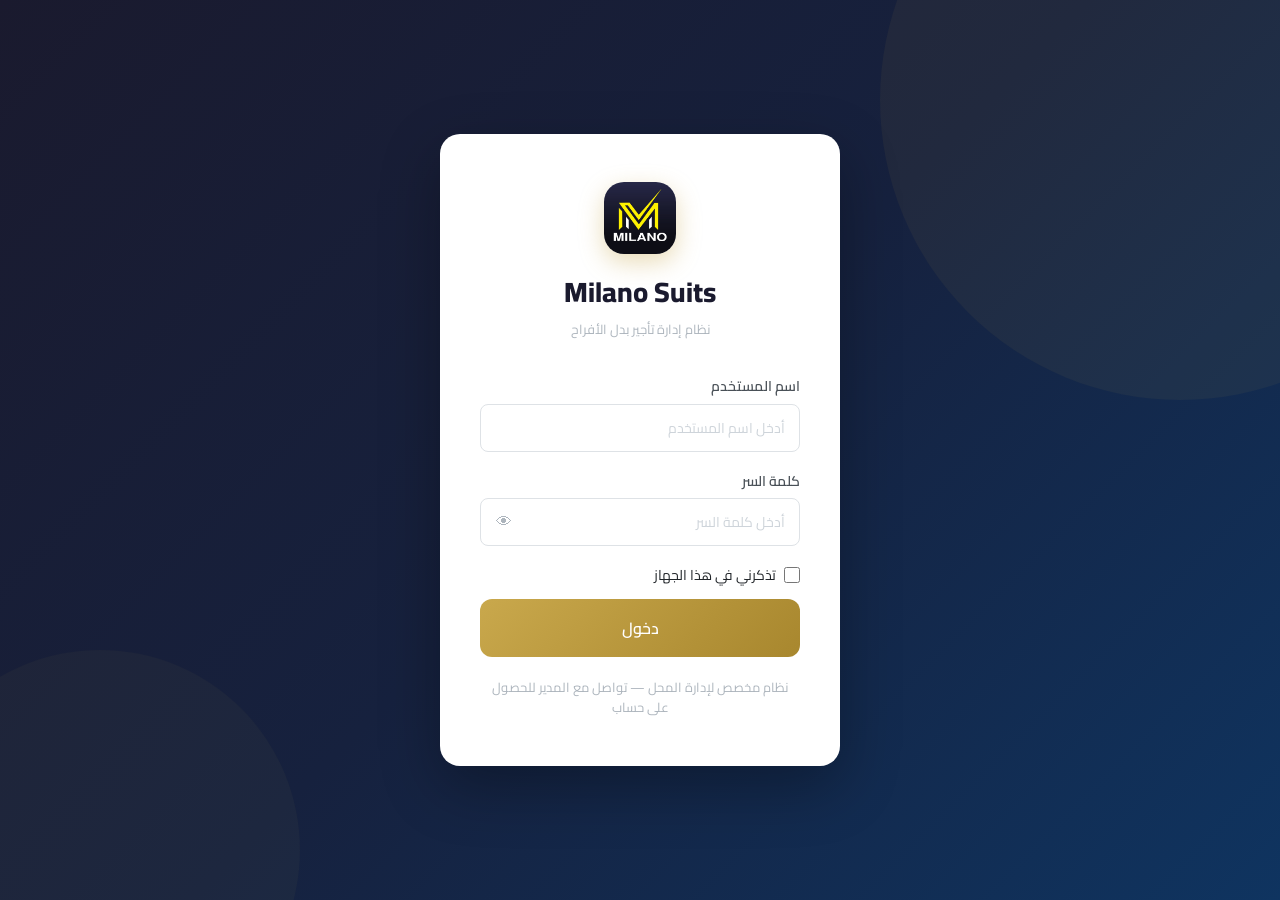
==== admin/dashboard.html @ b3f7a47a "Add files via upload" ====
<!DOCTYPE html>
<html lang="ar" dir="rtl">
<head>
  <meta charset="UTF-8">
  <meta name="viewport" content="width=device-width, initial-scale=1.0, viewport-fit=cover">
  <title>Milano Suits — لوحة التحكم</title>
  <link href="https://fonts.googleapis.com/css2?family=Cairo:wght@300;400;500;600;700;800;900&display=swap" rel="stylesheet">
  <link rel="stylesheet" href="../assets/css/style.css">
</head>
<body>
<div class="sidebar-overlay" id="sidebarOverlay"></div>


<div class="app-layout">

  <!-- Sidebar -->
  <aside class="sidebar">
    <div class="sidebar-logo">
      <img src="../drawable/logo.jpg" alt="Milano Suits" class="logo-icon" style="width:44px;height:44px;border-radius:10px;object-fit:cover;">
      <div>
        <div class="logo-text">Milano Suits</div>
        <div class="logo-sub">لوحة الإدارة</div>
      </div>
    </div>

    <nav class="sidebar-nav">
      <div class="nav-section-title">القائمة الرئيسية</div>
      <a href="dashboard.html" class="nav-link active">
        <span class="nav-icon">📊</span> لوحة التحكم
      </a>
      <a href="suits.html" class="nav-link">
        <span class="nav-icon">👔</span> إدارة البدل
      </a>
      <a href="rentals.html" class="nav-link">
        <span class="nav-icon">📋</span> سجل التأجيرات
      </a>
      <a href="late.html" class="nav-link">
        <span class="nav-icon">⏰</span> المتأخرون
      </a>
      <a href="rent.html" class="nav-link">
        <span class="nav-icon">🤵</span> تأجير جديد
      </a>
      <a href="employees.html" class="nav-link">
        <span class="nav-icon">👥</span> الموظفون
      </a>
    </nav>

    <div class="sidebar-footer">
      <div class="user-info">
        <div class="user-avatar" data-user-avatar>م</div>
        <div>
          <div class="user-name" data-user-name>صاحب المحل</div>
          <div class="user-role">مدير النظام</div>
        </div>
      </div>
      <button class="btn btn-outline" style="width:100%" data-logout>
        🚪 تسجيل الخروج
      </button>
    </div>
  </aside>

  <!-- Main Content -->
  <main class="main-content">
    <div class="topbar">
      <button class="sidebar-toggle-btn" id="sidebarToggleBtn" title="القائمة" aria-label="إظهار/إخفاء القائمة">
        ☰
      </button>
      <div class="topbar-title">📊 لوحة التحكم</div>
      <div class="topbar-actions">
        <span id="currentDate" style="font-size:13px;color:var(--gray-500);font-weight:500"></span>
      </div>
    </div>

    <div class="page-content">

      <!-- Alerts -->
      <div id="alertsContainer"></div>

      <!-- Stats -->
      <div class="stats-grid" id="statsGrid">
        <div class="stat-card">
          <div class="stat-icon gold">👔</div>
          <div>
            <div class="stat-value" id="statAvailable">—</div>
            <div class="stat-label">بدل متاحة</div>
          </div>
        </div>
        <div class="stat-card">
          <div class="stat-icon blue">🔒</div>
          <div>
            <div class="stat-value" id="statRented">—</div>
            <div class="stat-label">بدل مؤجَّرة</div>
          </div>
        </div>
        <div class="stat-card">
          <div class="stat-icon red">⏰</div>
          <div>
            <div class="stat-value" id="statLate">—</div>
            <div class="stat-label">بدل متأخرة</div>
          </div>
        </div>
        <div class="stat-card">
          <div class="stat-icon green">📅</div>
          <div>
            <div class="stat-value" id="statMonth">—</div>
            <div class="stat-label">عمليات هذا الشهر</div>
          </div>
        </div>
      </div>

      <!-- Today's Returns -->
      <div class="card" style="margin-bottom:24px">
        <div class="card-header">
          <div class="card-title">📦 استلامات اليوم</div>
          <span style="font-size:13px;color:var(--gray-500)">البدل المقرر استلامها اليوم أو المتأخرة</span>
        </div>
        <div class="table-wrapper">
          <table>
            <thead>
              <tr>
                <th>كود البدلة</th>
                <th>المستأجر</th>
                <th>الموبايل</th>
                <th>تاريخ العودة المتوقع</th>
                <th>الموظف المؤجِّر</th>
                <th>التنبيه</th>
              </tr>
            </thead>
            <tbody id="todayReturnsBody">
              <tr><td colspan="6" class="text-center text-muted" style="padding:24px">جاري التحميل...</td></tr>
            </tbody>
          </table>
        </div>
      </div>

      <!-- Recent Rentals -->
      <div class="card">
        <div class="card-header">
          <div class="card-title">📋 آخر 5 عمليات تأجير</div>
          <a href="rentals.html" class="btn btn-outline btn-sm">عرض الكل</a>
        </div>
        <div class="table-wrapper">
          <table id="recentTable">
            <thead>
              <tr>
                <th>كود البدلة</th>
                <th>المستأجر</th>
                <th>تاريخ الخروج</th>
                <th>تاريخ العودة</th>
                <th>الموظف</th>
                <th>الحالة</th>
              </tr>
            </thead>
            <tbody id="recentBody">
              <tr><td colspan="6" class="text-center text-muted" style="padding:32px">جاري التحميل...</td></tr>
            </tbody>
          </table>
        </div>
      </div>

    </div><!-- /page-content -->
  </main>
</div>

<script src="../assets/js/auth.js">
async function loadTodayReturns() {
  try {
    const rentals = await getAllRentals();
    const todayStr = today();

    const todayReturns = rentals.filter(r => {
      if (r.status !== 'مؤجَّرة') return false;
      return r.expected_return <= todayStr;
    }).sort((a, b) => a.expected_return.localeCompare(b.expected_return));

    const tbody = document.getElementById('todayReturnsBody');
    if (!todayReturns.length) {
      tbody.innerHTML = '<tr><td colspan="6" class="text-center text-muted" style="padding:32px"><div class="empty-state-icon">✅</div><div class="empty-state-text" style="color:var(--success)">لا توجد استلامات متوقعة اليوم</div></td></tr>';
      return;
    }

    tbody.innerHTML = todayReturns.map(r => {
      const isLate = r.expected_return < todayStr;
      const rowClass = isLate ? 'row-late-3' : 'row-late-2';
      const statusText = isLate
        ? `🔴 متأخرة — ${daysLate(r.expected_return)} يوم`
        : '🟠 موعد استلامها اليوم';
      return `
        <tr class="${rowClass}">
          <td data-label="كود البدلة"><strong>${r.suit_id}</strong></td>
          <td data-label="المستأجر">${r.tenant_name}</td>
          <td data-label="الموبايل" style="direction:ltr;text-align:right">${r.tenant_phone}</td>
          <td data-label="تاريخ العودة">${r.expected_return}</td>
          <td data-label="الموظف">${r.rented_by}</td>
          <td data-label="التنبيه"><strong>${statusText}</strong></td>
        </tr>
      `;
    }).join('');

  } catch (err) {
    document.getElementById('todayReturnsBody').innerHTML =
      '<tr><td colspan="6" class="text-center" style="color:var(--danger);padding:24px">⚠️ فشل تحميل بيانات الاستلامات</td></tr>';
  }
}
</script>
<script src="../assets/js/sheets.js">
async function loadTodayReturns() {
  try {
    const rentals = await getAllRentals();
    const todayStr = today();

    const todayReturns = rentals.filter(r => {
      if (r.status !== 'مؤجَّرة') return false;
      return r.expected_return <= todayStr;
    }).sort((a, b) => a.expected_return.localeCompare(b.expected_return));

    const tbody = document.getElementById('todayReturnsBody');
    if (!todayReturns.length) {
      tbody.innerHTML = '<tr><td colspan="6" class="text-center text-muted" style="padding:32px"><div class="empty-state-icon">✅</div><div class="empty-state-text" style="color:var(--success)">لا توجد استلامات متوقعة اليوم</div></td></tr>';
      return;
    }

    tbody.innerHTML = todayReturns.map(r => {
      const isLate = r.expected_return < todayStr;
      const rowClass = isLate ? 'row-late-3' : 'row-late-2';
      const statusText = isLate
        ? `🔴 متأخرة — ${daysLate(r.expected_return)} يوم`
        : '🟠 موعد استلامها اليوم';
      return `
        <tr class="${rowClass}">
          <td data-label="كود البدلة"><strong>${r.suit_id}</strong></td>
          <td data-label="المستأجر">${r.tenant_name}</td>
          <td data-label="الموبايل" style="direction:ltr;text-align:right">${r.tenant_phone}</td>
          <td data-label="تاريخ العودة">${r.expected_return}</td>
          <td data-label="الموظف">${r.rented_by}</td>
          <td data-label="التنبيه"><strong>${statusText}</strong></td>
        </tr>
      `;
    }).join('');

  } catch (err) {
    document.getElementById('todayReturnsBody').innerHTML =
      '<tr><td colspan="6" class="text-center" style="color:var(--danger);padding:24px">⚠️ فشل تحميل بيانات الاستلامات</td></tr>';
  }
}
</script>
<script src="../assets/js/alerts.js">
async function loadTodayReturns() {
  try {
    const rentals = await getAllRentals();
    const todayStr = today();

    const todayReturns = rentals.filter(r => {
      if (r.status !== 'مؤجَّرة') return false;
      return r.expected_return <= todayStr;
    }).sort((a, b) => a.expected_return.localeCompare(b.expected_return));

    const tbody = document.getElementById('todayReturnsBody');
    if (!todayReturns.length) {
      tbody.innerHTML = '<tr><td colspan="6" class="text-center text-muted" style="padding:32px"><div class="empty-state-icon">✅</div><div class="empty-state-text" style="color:var(--success)">لا توجد استلامات متوقعة اليوم</div></td></tr>';
      return;
    }

    tbody.innerHTML = todayReturns.map(r => {
      const isLate = r.expected_return < todayStr;
      const rowClass = isLate ? 'row-late-3' : 'row-late-2';
      const statusText = isLate
        ? `🔴 متأخرة — ${daysLate(r.expected_return)} يوم`
        : '🟠 موعد استلامها اليوم';
      return `
        <tr class="${rowClass}">
          <td data-label="كود البدلة"><strong>${r.suit_id}</strong></td>
          <td data-label="المستأجر">${r.tenant_name}</td>
          <td data-label="الموبايل" style="direction:ltr;text-align:right">${r.tenant_phone}</td>
          <td data-label="تاريخ العودة">${r.expected_return}</td>
          <td data-label="الموظف">${r.rented_by}</td>
          <td data-label="التنبيه"><strong>${statusText}</strong></td>
        </tr>
      `;
    }).join('');

  } catch (err) {
    document.getElementById('todayReturnsBody').innerHTML =
      '<tr><td colspan="6" class="text-center" style="color:var(--danger);padding:24px">⚠️ فشل تحميل بيانات الاستلامات</td></tr>';
  }
}
</script>
<script>
document.addEventListener('DOMContentLoaded', async () => {
  if (!Auth.requireAdmin()) return;
  Auth.fillUserInfo();

  // تاريخ اليوم
  document.getElementById('currentDate').textContent =
    new Date().toLocaleDateString('ar-EG', { weekday: 'long', year: 'numeric', month: 'long', day: 'numeric' });

  await loadDashboard();
  await loadTodayReturns();
});

async function loadDashboard() {
  try {
    const [suits, rentals] = await Promise.all([getAllSuits(), getAllRentals()]);
    const todayStr = today();
    const thisMonth = todayStr.substring(0, 7);

    document.getElementById('statAvailable').textContent =
      suits.filter(s => s.status === 'متاحة').length;
    document.getElementById('statRented').textContent =
      suits.filter(s => s.status === 'مؤجَّرة').length;
    document.getElementById('statLate').textContent =
      rentals.filter(r => r.status === 'مؤجَّرة' && r.expected_return < todayStr).length;
    document.getElementById('statMonth').textContent =
      rentals.filter(r => r.checkout_date && r.checkout_date.startsWith(thisMonth)).length;

    // آخر 5 تأجيرات
    const recent = [...rentals]
      .sort((a, b) => b.checkout_date.localeCompare(a.checkout_date))
      .slice(0, 5);

    const tbody = document.getElementById('recentBody');
    if (!recent.length) {
      tbody.innerHTML = '<tr><td colspan="6" class="text-center text-muted" style="padding:32px"><div class="empty-state-icon">📋</div><div class="empty-state-text">لا توجد عمليات بعد</div></td></tr>';
      return;
    }

    tbody.innerHTML = recent.map(r => `
      <tr>
        <td data-label="كود البدلة"><strong>${r.suit_id}</strong></td>
        <td data-label="المستأجر">${r.tenant_name}</td>
        <td data-label="تاريخ الخروج">${r.checkout_date}</td>
        <td data-label="تاريخ العودة">${r.expected_return}</td>
        <td data-label="الموظف">${r.rented_by}</td>
        <td data-label="الحالة">${statusBadge(r.status)}</td>
      </tr>
    `).join('');

  } catch (err) {
    console.error(err);
    document.getElementById('recentBody').innerHTML =
      '<tr><td colspan="6" class="text-center" style="color:var(--danger);padding:24px">⚠️ فشل تحميل البيانات — تحقق من إعدادات Google Sheets</td></tr>';
  }
}

function statusBadge(status) {
  if (status === 'مؤجَّرة') return '<span class="badge badge-warning">مؤجَّرة</span>';
  if (status === 'مُعادة') return '<span class="badge badge-success">مُعادة</span>';
  return `<span class="badge badge-secondary">${status}</span>`;
}

async function loadTodayReturns() {
  try {
    const rentals = await getAllRentals();
    const todayStr = today();

    const todayReturns = rentals.filter(r => {
      if (r.status !== 'مؤجَّرة') return false;
      return r.expected_return <= todayStr;
    }).sort((a, b) => a.expected_return.localeCompare(b.expected_return));

    const tbody = document.getElementById('todayReturnsBody');
    if (!todayReturns.length) {
      tbody.innerHTML = '<tr><td colspan="6" class="text-center text-muted" style="padding:32px"><div class="empty-state-icon">✅</div><div class="empty-state-text" style="color:var(--success)">لا توجد استلامات متوقعة اليوم</div></td></tr>';
      return;
    }

    tbody.innerHTML = todayReturns.map(r => {
      const isLate = r.expected_return < todayStr;
      const rowClass = isLate ? 'row-late-3' : 'row-late-2';
      const statusText = isLate
        ? `🔴 متأخرة — ${daysLate(r.expected_return)} يوم`
        : '🟠 موعد استلامها اليوم';
      return `
        <tr class="${rowClass}">
          <td data-label="كود البدلة"><strong>${r.suit_id}</strong></td>
          <td data-label="المستأجر">${r.tenant_name}</td>
          <td data-label="الموبايل" style="direction:ltr;text-align:right">${r.tenant_phone}</td>
          <td data-label="تاريخ العودة">${r.expected_return}</td>
          <td data-label="الموظف">${r.rented_by}</td>
          <td data-label="التنبيه"><strong>${statusText}</strong></td>
        </tr>
      `;
    }).join('');

  } catch (err) {
    document.getElementById('todayReturnsBody').innerHTML =
      '<tr><td colspan="6" class="text-center" style="color:var(--danger);padding:24px">⚠️ فشل تحميل بيانات الاستلامات</td></tr>';
  }
}
</script>


<script>
// Sidebar toggle for mobile
(function() {
  var btn = document.getElementById('sidebarToggleBtn');
  var sidebar = document.querySelector('.sidebar');
  var overlay = document.getElementById('sidebarOverlay');
  
  function openSidebar() {
    sidebar.classList.add('open');
    overlay.classList.add('active');
    document.body.style.overflow = 'hidden';
  }
  
  function closeSidebar() {
    sidebar.classList.remove('open');
    overlay.classList.remove('active');
    document.body.style.overflow = '';
  }
  
  if (btn) btn.addEventListener('click', openSidebar);
  if (overlay) overlay.addEventListener('click', closeSidebar);
  
  // Close on nav link click (mobile)
  document.querySelectorAll('.nav-link').forEach(function(link) {
    link.addEventListener('click', function() {
      if (window.innerWidth <= 768) closeSidebar();
    });
  });
})();
</script>

</body>
</html>
---- assets/css/style.css ----
@import url('https://fonts.googleapis.com/css2?family=Cairo:wght@300;400;500;600;700;800;900&display=swap');

:root {
  --primary: #1a1a2e;
  --secondary: #16213e;
  --accent: #c9a84c;
  --accent-light: #e8c97a;
  --accent-dark: #a8872e;
  --success: #28a745;
  --warning: #ffc107;
  --danger: #dc3545;
  --orange: #fd7e14;
  --light: #f8f9fa;
  --white: #ffffff;
  --gray-100: #f8f9fa;
  --gray-200: #e9ecef;
  --gray-300: #dee2e6;
  --gray-400: #ced4da;
  --gray-500: #adb5bd;
  --gray-600: #6c757d;
  --gray-700: #495057;
  --gray-800: #343a40;
  --gray-900: #212529;
  --sidebar-width: 260px;
  --topbar-height: 64px;
  --border-radius: 12px;
  --border-radius-sm: 8px;
  --shadow: 0 2px 16px rgba(0,0,0,0.08);
  --shadow-md: 0 4px 24px rgba(0,0,0,0.12);
  --shadow-lg: 0 8px 40px rgba(0,0,0,0.16);
  --transition: all 0.25s ease;
}

*, *::before, *::after {
  box-sizing: border-box;
  margin: 0;
  padding: 0;
}

html {
  direction: rtl;
  font-size: 16px;
}

body {
  font-family: 'Cairo', sans-serif;
  background: var(--gray-100);
  color: var(--gray-900);
  line-height: 1.6;
  min-height: 100vh;
}

/* ==================== LAYOUT ==================== */

.app-layout {
  display: flex;
  min-height: 100vh;
}

/* ==================== SIDEBAR ==================== */

.sidebar {
  width: var(--sidebar-width);
  background: var(--primary);
  color: var(--white);
  display: flex;
  flex-direction: column;
  position: fixed;
  top: 0;
  right: 0;
  height: 100vh;
  z-index: 1000;
  transition: var(--transition);
  box-shadow: -4px 0 20px rgba(0,0,0,0.3);
}

.sidebar-logo {
  padding: 24px 20px;
  border-bottom: 1px solid rgba(255,255,255,0.1);
  display: flex;
  align-items: center;
  gap: 12px;
}

.logo-icon {
  width: 44px;
  height: 44px;
  background: linear-gradient(135deg, var(--accent), var(--accent-dark));
  border-radius: 10px;
  display: flex;
  align-items: center;
  justify-content: center;
  font-size: 22px;
  flex-shrink: 0;
}

.logo-text {
  font-size: 22px;
  font-weight: 800;
  color: var(--white);
  letter-spacing: -0.5px;
}

.logo-sub {
  font-size: 11px;
  color: var(--accent);
  font-weight: 500;
}

.sidebar-nav {
  flex: 1;
  padding: 16px 0;
  overflow-y: auto;
}

.nav-section-title {
  font-size: 11px;
  color: rgba(255,255,255,0.4);
  text-transform: uppercase;
  letter-spacing: 1.5px;
  padding: 16px 20px 8px;
  font-weight: 600;
}

.nav-link {
  display: flex;
  align-items: center;
  gap: 12px;
  padding: 12px 20px;
  color: rgba(255,255,255,0.75);
  text-decoration: none;
  font-size: 14.5px;
  font-weight: 500;
  transition: var(--transition);
  border-right: 3px solid transparent;
  margin: 2px 0;
}

.nav-link:hover {
  background: rgba(255,255,255,0.08);
  color: var(--white);
}

.nav-link.active {
  background: rgba(201,168,76,0.15);
  color: var(--accent);
  border-right-color: var(--accent);
}

.nav-link .nav-icon {
  font-size: 18px;
  width: 22px;
  text-align: center;
  flex-shrink: 0;
}

.sidebar-footer {
  padding: 16px 20px;
  border-top: 1px solid rgba(255,255,255,0.1);
}

.user-info {
  display: flex;
  align-items: center;
  gap: 10px;
  margin-bottom: 12px;
}

.user-avatar {
  width: 38px;
  height: 38px;
  background: linear-gradient(135deg, var(--accent), var(--accent-dark));
  border-radius: 50%;
  display: flex;
  align-items: center;
  justify-content: center;
  font-size: 16px;
  color: var(--white);
  font-weight: 700;
  flex-shrink: 0;
}

.user-name {
  font-size: 14px;
  font-weight: 600;
  color: var(--white);
}

.user-role {
  font-size: 11px;
  color: var(--accent);
  font-weight: 500;
}

/* ==================== MAIN CONTENT ==================== */

.main-content {
  flex: 1;
  margin-right: var(--sidebar-width);
  display: flex;
  flex-direction: column;
  min-height: 100vh;
}

.topbar {
  height: var(--topbar-height);
  background: var(--white);
  display: flex;
  align-items: center;
  justify-content: space-between;
  padding: 0 28px;
  border-bottom: 1px solid var(--gray-200);
  position: sticky;
  top: 0;
  z-index: 900;
  box-shadow: 0 1px 8px rgba(0,0,0,0.06);
}

.topbar-title {
  font-size: 18px;
  font-weight: 700;
  color: var(--primary);
}

.topbar-actions {
  display: flex;
  align-items: center;
  gap: 12px;
}

.btn-logout {
  display: flex;
  align-items: center;
  gap: 8px;
  padding: 8px 16px;
  background: transparent;
  border: 1.5px solid var(--gray-300);
  border-radius: var(--border-radius-sm);
  color: var(--gray-700);
  font-family: 'Cairo', sans-serif;
  font-size: 14px;
  font-weight: 500;
  cursor: pointer;
  transition: var(--transition);
}

.btn-logout:hover {
  border-color: var(--danger);
  color: var(--danger);
  background: rgba(220,53,69,0.05);
}

.page-content {
  padding: 28px;
  flex: 1;
}

/* ==================== CARDS ==================== */

.stats-grid {
  display: grid;
  grid-template-columns: repeat(auto-fit, minmax(200px, 1fr));
  gap: 20px;
  margin-bottom: 28px;
}

.stat-card {
  background: var(--white);
  border-radius: var(--border-radius);
  padding: 24px;
  box-shadow: var(--shadow);
  display: flex;
  align-items: center;
  gap: 16px;
  transition: var(--transition);
  border: 1px solid var(--gray-200);
}

.stat-card:hover {
  transform: translateY(-2px);
  box-shadow: var(--shadow-md);
}

.stat-icon {
  width: 56px;
  height: 56px;
  border-radius: 14px;
  display: flex;
  align-items: center;
  justify-content: center;
  font-size: 26px;
  flex-shrink: 0;
}

.stat-icon.gold { background: rgba(201,168,76,0.12); }
.stat-icon.blue { background: rgba(26,26,46,0.08); }
.stat-icon.red { background: rgba(220,53,69,0.1); }
.stat-icon.green { background: rgba(40,167,69,0.1); }
.stat-icon.orange { background: rgba(253,126,20,0.1); }

.stat-value {
  font-size: 32px;
  font-weight: 800;
  color: var(--primary);
  line-height: 1;
}

.stat-label {
  font-size: 13px;
  color: var(--gray-600);
  font-weight: 500;
  margin-top: 4px;
}

/* ==================== TABLES ==================== */

.card {
  background: var(--white);
  border-radius: var(--border-radius);
  box-shadow: var(--shadow);
  border: 1px solid var(--gray-200);
  overflow: hidden;
}

.card-header {
  padding: 20px 24px;
  border-bottom: 1px solid var(--gray-200);
  display: flex;
  align-items: center;
  justify-content: space-between;
  gap: 16px;
  flex-wrap: wrap;
}

.card-title {
  font-size: 16px;
  font-weight: 700;
  color: var(--primary);
  display: flex;
  align-items: center;
  gap: 8px;
}

.card-body {
  padding: 24px;
}

.table-wrapper {
  overflow-x: auto;
}

table {
  width: 100%;
  border-collapse: collapse;
  font-size: 14px;
}

thead th {
  padding: 12px 16px;
  background: var(--gray-100);
  color: var(--gray-700);
  font-weight: 700;
  font-size: 13px;
  text-align: right;
  border-bottom: 2px solid var(--gray-200);
  white-space: nowrap;
}

tbody td {
  padding: 12px 16px;
  border-bottom: 1px solid var(--gray-100);
  color: var(--gray-800);
  vertical-align: middle;
}

tbody tr:last-child td {
  border-bottom: none;
}

tbody tr:nth-child(even) {
  background: rgba(248,249,250,0.5);
}

tbody tr:hover {
  background: rgba(201,168,76,0.05);
}

/* ==================== BADGES ==================== */

.badge {
  display: inline-flex;
  align-items: center;
  gap: 4px;
  padding: 4px 10px;
  border-radius: 20px;
  font-size: 12px;
  font-weight: 600;
  white-space: nowrap;
}

.badge-success { background: rgba(40,167,69,0.12); color: #1e7e34; }
.badge-danger { background: rgba(220,53,69,0.12); color: #b21f2d; }
.badge-warning { background: rgba(255,193,7,0.2); color: #856404; }
.badge-orange { background: rgba(253,126,20,0.15); color: #c35a00; }
.badge-secondary { background: rgba(108,117,125,0.12); color: #545b62; }
.badge-primary { background: rgba(26,26,46,0.1); color: var(--primary); }
.badge-gold { background: rgba(201,168,76,0.15); color: #7a6020; }

/* ==================== BUTTONS ==================== */

.btn {
  display: inline-flex;
  align-items: center;
  justify-content: center;
  gap: 8px;
  padding: 10px 20px;
  border-radius: var(--border-radius-sm);
  font-family: 'Cairo', sans-serif;
  font-size: 14px;
  font-weight: 600;
  cursor: pointer;
  border: none;
  transition: var(--transition);
  text-decoration: none;
  white-space: nowrap;
}

.btn-sm {
  padding: 6px 12px;
  font-size: 13px;
  border-radius: 6px;
}

.btn-lg {
  padding: 14px 28px;
  font-size: 16px;
  border-radius: var(--border-radius);
}

.btn-primary {
  background: linear-gradient(135deg, var(--primary), var(--secondary));
  color: var(--white);
}

.btn-primary:hover {
  opacity: 0.9;
  transform: translateY(-1px);
  box-shadow: var(--shadow-md);
}

.btn-accent {
  background: linear-gradient(135deg, var(--accent), var(--accent-dark));
  color: var(--white);
}

.btn-accent:hover {
  opacity: 0.9;
  transform: translateY(-1px);
  box-shadow: 0 4px 16px rgba(201,168,76,0.4);
}

.btn-success {
  background: linear-gradient(135deg, #28a745, #1e7e34);
  color: var(--white);
}

.btn-success:hover {
  opacity: 0.9;
  transform: translateY(-1px);
}

.btn-danger {
  background: linear-gradient(135deg, #dc3545, #b21f2d);
  color: var(--white);
}

.btn-danger:hover {
  opacity: 0.9;
  transform: translateY(-1px);
}

.btn-outline {
  background: transparent;
  border: 1.5px solid var(--gray-300);
  color: var(--gray-700);
}

.btn-outline:hover {
  border-color: var(--primary);
  color: var(--primary);
  background: rgba(26,26,46,0.04);
}

.btn-outline-accent {
  background: transparent;
  border: 1.5px solid var(--accent);
  color: var(--accent-dark);
}

.btn-outline-accent:hover {
  background: rgba(201,168,76,0.1);
}

.btn:disabled {
  opacity: 0.5;
  cursor: not-allowed;
  transform: none !important;
}

/* ==================== FORMS ==================== */

.form-group {
  margin-bottom: 18px;
}

.form-label {
  display: block;
  font-size: 14px;
  font-weight: 600;
  color: var(--gray-700);
  margin-bottom: 6px;
}

.form-label .required {
  color: var(--danger);
  margin-right: 2px;
}

.form-control {
  width: 100%;
  padding: 10px 14px;
  border: 1.5px solid var(--gray-300);
  border-radius: var(--border-radius-sm);
  font-family: 'Cairo', sans-serif;
  font-size: 14px;
  color: var(--gray-900);
  background: var(--white);
  transition: var(--transition);
  direction: rtl;
}

.form-control:focus {
  outline: none;
  border-color: var(--accent);
  box-shadow: 0 0 0 3px rgba(201,168,76,0.15);
}

.form-control.error {
  border-color: var(--danger);
}

.form-control::placeholder {
  color: var(--gray-400);
}

select.form-control {
  cursor: pointer;
  appearance: none;
  background-image: url("data:image/svg+xml,%3Csvg xmlns='http://www.w3.org/2000/svg' width='12' height='12' viewBox='0 0 12 12'%3E%3Cpath fill='%236c757d' d='M6 8L1 3h10z'/%3E%3C/svg%3E");
  background-repeat: no-repeat;
  background-position: left 12px center;
  padding-left: 36px;
}

textarea.form-control {
  resize: vertical;
  min-height: 90px;
}

.field-error {
  color: var(--danger);
  font-size: 12px;
  margin-top: 4px;
  display: none;
}

.field-error.show {
  display: block;
}

.form-row {
  display: grid;
  grid-template-columns: 1fr 1fr;
  gap: 16px;
}

.form-row-3 {
  display: grid;
  grid-template-columns: 1fr 1fr 1fr;
  gap: 16px;
}

/* ==================== FILTERS ==================== */

.filters-bar {
  background: var(--white);
  border-radius: var(--border-radius);
  padding: 20px;
  margin-bottom: 20px;
  box-shadow: var(--shadow);
  border: 1px solid var(--gray-200);
}

.filters-bar .form-row {
  align-items: end;
}

.filter-group {
  display: flex;
  flex-wrap: wrap;
  gap: 12px;
  align-items: flex-end;
}

/* ==================== MODALS ==================== */

.modal-overlay {
  position: fixed;
  inset: 0;
  background: rgba(0,0,0,0.5);
  z-index: 2000;
  display: none;
  align-items: center;
  justify-content: center;
  padding: 20px;
  backdrop-filter: blur(4px);
}

.modal-overlay.active {
  display: flex;
}

.modal {
  background: var(--white);
  border-radius: 16px;
  width: 100%;
  max-width: 560px;
  max-height: 90vh;
  overflow-y: auto;
  box-shadow: var(--shadow-lg);
  animation: modalIn 0.25s ease;
}

.modal-lg {
  max-width: 720px;
}

@keyframes modalIn {
  from { transform: scale(0.95) translateY(-20px); opacity: 0; }
  to { transform: scale(1) translateY(0); opacity: 1; }
}

.modal-header {
  padding: 20px 24px;
  border-bottom: 1px solid var(--gray-200);
  display: flex;
  align-items: center;
  justify-content: space-between;
}

.modal-title {
  font-size: 17px;
  font-weight: 700;
  color: var(--primary);
}

.modal-close {
  width: 32px;
  height: 32px;
  border-radius: 8px;
  border: none;
  background: var(--gray-100);
  cursor: pointer;
  font-size: 18px;
  display: flex;
  align-items: center;
  justify-content: center;
  transition: var(--transition);
  color: var(--gray-600);
}

.modal-close:hover {
  background: var(--gray-200);
  color: var(--gray-900);
}

.modal-body {
  padding: 24px;
}

.modal-footer {
  padding: 16px 24px;
  border-top: 1px solid var(--gray-200);
  display: flex;
  align-items: center;
  justify-content: flex-end;
  gap: 10px;
}

/* ==================== ALERTS/BANNERS ==================== */

.alert-banner {
  border-radius: var(--border-radius-sm);
  padding: 12px 18px;
  margin-bottom: 20px;
  display: flex;
  align-items: center;
  gap: 10px;
  font-size: 14px;
  font-weight: 600;
  animation: slideDown 0.3s ease;
}

@keyframes slideDown {
  from { transform: translateY(-10px); opacity: 0; }
  to { transform: translateY(0); opacity: 1; }
}

.alert-yellow {
  background: #fff3cd;
  color: #856404;
  border: 1px solid #ffc107;
}

.alert-orange {
  background: #ffe5d0;
  color: #8a3800;
  border: 1px solid #fd7e14;
}

.alert-red {
  background: #f8d7da;
  color: #721c24;
  border: 1px solid #dc3545;
}

.alert-success {
  background: #d4edda;
  color: #155724;
  border: 1px solid #28a745;
}

.alert-info {
  background: rgba(201,168,76,0.1);
  color: #7a6020;
  border: 1px solid var(--accent);
}

/* ==================== TABS ==================== */

.tabs-container {
  background: var(--white);
  border-radius: var(--border-radius);
  overflow: hidden;
  box-shadow: var(--shadow);
  border: 1px solid var(--gray-200);
}

.tabs-nav {
  display: flex;
  border-bottom: 2px solid var(--gray-200);
  background: var(--gray-100);
}

.tab-btn {
  flex: 1;
  padding: 14px 20px;
  border: none;
  background: transparent;
  font-family: 'Cairo', sans-serif;
  font-size: 14.5px;
  font-weight: 600;
  color: var(--gray-600);
  cursor: pointer;
  transition: var(--transition);
  border-bottom: 3px solid transparent;
  margin-bottom: -2px;
}

.tab-btn:hover {
  color: var(--primary);
  background: rgba(255,255,255,0.5);
}

.tab-btn.active {
  color: var(--accent-dark);
  border-bottom-color: var(--accent);
  background: var(--white);
}

.tab-content {
  display: none;
  padding: 24px;
}

.tab-content.active {
  display: block;
}

/* ==================== SELECTED SUIT BOX ==================== */

.selected-suit-box {
  background: linear-gradient(135deg, rgba(40,167,69,0.08), rgba(40,167,69,0.04));
  border: 1.5px solid rgba(40,167,69,0.3);
  border-radius: var(--border-radius-sm);
  padding: 14px 18px;
  margin-top: 16px;
  display: none;
  align-items: center;
  gap: 10px;
  font-size: 14px;
  font-weight: 600;
  color: #155724;
}

.selected-suit-box.show {
  display: flex;
}

/* ==================== LOADING ==================== */

.loading-spinner {
  display: inline-block;
  width: 20px;
  height: 20px;
  border: 2.5px solid rgba(255,255,255,0.4);
  border-top-color: var(--white);
  border-radius: 50%;
  animation: spin 0.7s linear infinite;
}

@keyframes spin {
  to { transform: rotate(360deg); }
}

.loading-overlay {
  position: fixed;
  inset: 0;
  background: rgba(255,255,255,0.85);
  z-index: 3000;
  display: flex;
  flex-direction: column;
  align-items: center;
  justify-content: center;
  gap: 16px;
  backdrop-filter: blur(4px);
}

.spinner-lg {
  width: 48px;
  height: 48px;
  border: 4px solid var(--gray-200);
  border-top-color: var(--accent);
  border-radius: 50%;
  animation: spin 0.8s linear infinite;
}

.empty-state {
  text-align: center;
  padding: 48px 24px;
  color: var(--gray-500);
}

.empty-state-icon {
  font-size: 48px;
  margin-bottom: 12px;
  opacity: 0.5;
}

.empty-state-text {
  font-size: 15px;
  font-weight: 500;
}

/* ==================== LOGIN PAGE ==================== */

.login-page {
  min-height: 100vh;
  display: flex;
  align-items: center;
  justify-content: center;
  background: linear-gradient(135deg, var(--primary) 0%, var(--secondary) 50%, #0f3460 100%);
  position: relative;
  overflow: hidden;
}

.login-page::before {
  content: '';
  position: absolute;
  width: 600px;
  height: 600px;
  border-radius: 50%;
  background: rgba(201,168,76,0.06);
  top: -200px;
  right: -200px;
  pointer-events: none;
}

.login-page::after {
  content: '';
  position: absolute;
  width: 400px;
  height: 400px;
  border-radius: 50%;
  background: rgba(201,168,76,0.04);
  bottom: -150px;
  left: -100px;
  pointer-events: none;
}

.login-card {
  background: var(--white);
  border-radius: 20px;
  padding: 48px 40px;
  width: 100%;
  max-width: 400px;
  box-shadow: 0 20px 60px rgba(0,0,0,0.3);
  position: relative;
  z-index: 1;
  animation: loginIn 0.4s ease;
}

@keyframes loginIn {
  from { transform: translateY(30px); opacity: 0; }
  to { transform: translateY(0); opacity: 1; }
}

.login-logo {
  text-align: center;
  margin-bottom: 36px;
}

.login-logo-icon {
  width: 72px;
  height: 72px;
  background: linear-gradient(135deg, var(--accent), var(--accent-dark));
  border-radius: 20px;
  display: flex;
  align-items: center;
  justify-content: center;
  font-size: 36px;
  margin: 0 auto 16px;
  box-shadow: 0 8px 24px rgba(201,168,76,0.4);
}

.login-title {
  font-size: 28px;
  font-weight: 800;
  color: var(--primary);
}

.login-subtitle {
  font-size: 13px;
  color: var(--gray-500);
  margin-top: 4px;
}

.password-wrapper {
  position: relative;
}

.password-toggle {
  position: absolute;
  left: 12px;
  top: 50%;
  transform: translateY(-50%);
  background: none;
  border: none;
  cursor: pointer;
  color: var(--gray-500);
  font-size: 16px;
  padding: 4px;
  transition: var(--transition);
}

.password-toggle:hover {
  color: var(--primary);
}

.login-error {
  background: #f8d7da;
  color: #721c24;
  border: 1px solid #dc3545;
  border-radius: var(--border-radius-sm);
  padding: 10px 14px;
  font-size: 13.5px;
  font-weight: 500;
  margin-bottom: 16px;
  display: none;
}

.login-error.show { display: block; }

/* ==================== EMPLOYEE LAYOUT ==================== */

.employee-layout {
  display: flex;
  flex-direction: column;
  min-height: 100vh;
}

.emp-topbar {
  background: var(--primary);
  color: var(--white);
  padding: 0 20px;
  height: 60px;
  display: flex;
  align-items: center;
  justify-content: space-between;
  position: sticky;
  top: 0;
  z-index: 900;
}

.emp-topbar-logo {
  display: flex;
  align-items: center;
  gap: 10px;
  font-size: 18px;
  font-weight: 800;
  color: var(--accent);
}

.emp-content {
  flex: 1;
  padding: 20px;
  padding-bottom: 80px;
}

.emp-bottom-nav {
  position: fixed;
  bottom: 0;
  left: 0;
  right: 0;
  background: var(--white);
  border-top: 2px solid var(--gray-200);
  display: flex;
  z-index: 900;
  box-shadow: 0 -4px 16px rgba(0,0,0,0.08);
}

.bottom-nav-item {
  flex: 1;
  display: flex;
  flex-direction: column;
  align-items: center;
  justify-content: center;
  padding: 10px 4px;
  text-decoration: none;
  color: var(--gray-500);
  font-size: 11px;
  font-weight: 600;
  transition: var(--transition);
  gap: 2px;
}

.bottom-nav-item .nav-icon {
  font-size: 22px;
}

.bottom-nav-item:hover,
.bottom-nav-item.active {
  color: var(--accent-dark);
}

.bottom-nav-item.active .nav-icon {
  transform: scale(1.1);
}

/* ==================== ACTION CARDS ==================== */

.action-cards {
  display: grid;
  grid-template-columns: 1fr 1fr;
  gap: 16px;
  margin: 24px 0;
}

.action-card {
  background: var(--white);
  border-radius: var(--border-radius);
  padding: 28px 20px;
  display: flex;
  flex-direction: column;
  align-items: center;
  justify-content: center;
  gap: 12px;
  text-decoration: none;
  border: 2px solid transparent;
  box-shadow: var(--shadow);
  transition: var(--transition);
  text-align: center;
}

.action-card:hover {
  transform: translateY(-3px);
  box-shadow: var(--shadow-md);
}

.action-card.rent {
  border-color: rgba(201,168,76,0.3);
}

.action-card.rent:hover {
  border-color: var(--accent);
  background: rgba(201,168,76,0.04);
}

.action-card.return {
  border-color: rgba(40,167,69,0.3);
}

.action-card.return:hover {
  border-color: var(--success);
  background: rgba(40,167,69,0.04);
}

.action-card-icon {
  font-size: 44px;
}

.action-card-title {
  font-size: 16px;
  font-weight: 700;
  color: var(--primary);
}

/* ==================== DETAIL INFO ==================== */

.detail-grid {
  display: grid;
  grid-template-columns: 1fr 1fr;
  gap: 16px;
}

.detail-item {
  display: flex;
  flex-direction: column;
  gap: 4px;
}

.detail-label {
  font-size: 12px;
  color: var(--gray-500);
  font-weight: 600;
  text-transform: uppercase;
  letter-spacing: 0.5px;
}

.detail-value {
  font-size: 15px;
  font-weight: 600;
  color: var(--gray-900);
}

/* ==================== SEARCH BOX ==================== */

.search-box {
  display: flex;
  gap: 10px;
  align-items: center;
}

.search-box .form-control {
  flex: 1;
}

/* ==================== TOGGLE ==================== */

.toggle-group {
  display: flex;
  align-items: center;
  gap: 12px;
}

.toggle-label {
  font-size: 14px;
  font-weight: 600;
  color: var(--gray-700);
}

.toggle {
  position: relative;
  width: 52px;
  height: 28px;
}

.toggle input {
  opacity: 0;
  width: 0;
  height: 0;
}

.toggle-slider {
  position: absolute;
  cursor: pointer;
  inset: 0;
  background: var(--gray-300);
  border-radius: 100px;
  transition: var(--transition);
}

.toggle-slider::before {
  content: '';
  position: absolute;
  height: 22px;
  width: 22px;
  right: 3px;
  bottom: 3px;
  background: var(--white);
  border-radius: 50%;
  transition: var(--transition);
  box-shadow: 0 1px 4px rgba(0,0,0,0.2);
}

.toggle input:checked + .toggle-slider {
  background: var(--success);
}

.toggle input:checked + .toggle-slider::before {
  transform: translateX(-24px);
}

/* ==================== PAGE HEADER ==================== */

.page-header {
  display: flex;
  align-items: center;
  justify-content: space-between;
  margin-bottom: 24px;
  gap: 16px;
  flex-wrap: wrap;
}

.page-header-title {
  font-size: 22px;
  font-weight: 800;
  color: var(--primary);
  display: flex;
  align-items: center;
  gap: 10px;
}


/* ==================== SIDEBAR TOGGLE BUTTON ==================== */

.sidebar-toggle-btn {
  display: none;
  align-items: center;
  justify-content: center;
  width: 40px;
  height: 40px;
  background: var(--primary);
  color: var(--white);
  border: none;
  border-radius: 10px;
  cursor: pointer;
  font-size: 18px;
  transition: var(--transition);
  flex-shrink: 0;
  box-shadow: 0 2px 8px rgba(0,0,0,0.15);
}

.sidebar-toggle-btn:hover {
  background: var(--secondary);
  transform: scale(1.05);
}

.sidebar-overlay {
  display: none;
  position: fixed;
  inset: 0;
  background: rgba(0,0,0,0.5);
  z-index: 999;
  backdrop-filter: blur(2px);
  opacity: 0;
  transition: opacity 0.3s ease;
}

.sidebar-overlay.active {
  opacity: 1;
}

/* ==================== IMPROVED MOBILE RESPONSIVE ==================== */

@media (max-width: 768px) {
  .sidebar-toggle-btn {
    display: flex;
  }

  .sidebar-overlay {
    display: block;
  }

  .sidebar {
    transform: translateX(110%);
    width: min(280px, 85vw);
    transition: transform 0.3s cubic-bezier(0.4, 0, 0.2, 1);
  }

  .sidebar.open {
    transform: translateX(0);
  }

  .main-content {
    margin-right: 0 !important;
  }

  .topbar {
    padding: 0 14px;
    gap: 10px;
  }

  .topbar-title {
    font-size: 15px;
    flex: 1;
    white-space: nowrap;
    overflow: hidden;
    text-overflow: ellipsis;
  }

  .topbar-actions {
    gap: 8px;
    flex-shrink: 0;
  }

  .page-content {
    padding: 14px !important;
  }

  .stats-grid {
    grid-template-columns: 1fr 1fr;
    gap: 10px;
  }

  .stat-card {
    padding: 14px 12px;
    gap: 10px;
  }

  .stat-value {
    font-size: 22px;
  }

  .stat-label {
    font-size: 11px;
  }

  .card-header {
    flex-wrap: wrap;
    gap: 8px;
  }

  .table-wrapper {
    overflow-x: auto;
    -webkit-overflow-scrolling: touch;
  }

  .form-row, .form-row-3 {
    grid-template-columns: 1fr;
  }

  .detail-grid {
    grid-template-columns: 1fr;
  }

  thead {
    display: none;
  }

  tbody tr {
    display: block;
    margin-bottom: 12px;
    border: 1px solid var(--gray-200);
    border-radius: var(--border-radius-sm);
  }

  tbody td {
    display: flex;
    justify-content: space-between;
    align-items: center;
    padding: 8px 12px;
    border-bottom: 1px solid var(--gray-100);
    font-size: 13px;
  }

  tbody td::before {
    content: attr(data-label);
    font-weight: 700;
    color: var(--gray-600);
    font-size: 12px;
    flex-shrink: 0;
    margin-left: 10px;
  }

  .action-cards {
    grid-template-columns: 1fr;
  }
}

@media (max-width: 480px) {
  .stats-grid {
    grid-template-columns: 1fr 1fr;
  }

  .stat-card {
    flex-direction: column;
    text-align: center;
    padding: 12px 8px;
  }

  .topbar {
    padding: 0 12px;
    height: 56px;
  }

  .topbar-title {
    font-size: 14px;
  }
}

/* ==================== IMPROVED LOGIN PAGE FOR MOBILE ==================== */

@media (max-width: 600px) {
  .login-page {
    padding: 16px;
    align-items: flex-start;
    padding-top: max(40px, env(safe-area-inset-top, 20px));
    min-height: 100dvh;
  }

  .login-card {
    padding: 32px 22px 28px;
    border-radius: 16px;
    max-width: 100%;
    box-shadow: 0 10px 40px rgba(0,0,0,0.25);
    margin: auto 0;
  }

  .login-logo {
    margin-bottom: 28px;
  }

  .login-logo-icon {
    width: 64px !important;
    height: 64px !important;
    border-radius: 16px !important;
  }

  .login-title {
    font-size: 24px;
  }

  .login-subtitle {
    font-size: 12.5px;
  }

  .form-label {
    font-size: 13.5px;
  }

  .form-control {
    font-size: 16px; /* prevents iOS zoom */
    padding: 12px 14px;
  }

  .btn-lg {
    padding: 14px 20px;
    font-size: 16px;
    border-radius: 12px;
  }

  .password-toggle {
    padding: 8px;
  }
}

@media (max-width: 380px) {
  .login-card {
    padding: 28px 18px 24px;
  }

  .login-title {
    font-size: 22px;
  }
}


/* ==================== SECTION DIVIDER ==================== */

.section-card {
  background: var(--white);
  border-radius: var(--border-radius);
  box-shadow: var(--shadow);
  border: 1px solid var(--gray-200);
  margin-bottom: 20px;
  overflow: hidden;
}

.section-card-header {
  padding: 16px 20px;
  background: linear-gradient(135deg, var(--primary), var(--secondary));
  color: var(--white);
  font-size: 15px;
  font-weight: 700;
  display: flex;
  align-items: center;
  gap: 8px;
}

.section-card-body {
  padding: 20px;
}

/* ==================== RADIO TABLE ==================== */

.radio-table tr {
  cursor: pointer;
}

.radio-table tr:hover td {
  background: rgba(201,168,76,0.08);
}

.radio-table tr.selected td {
  background: rgba(201,168,76,0.12);
}

/* ==================== UTIL ==================== */

.text-center { text-align: center; }
.text-muted { color: var(--gray-500); }
.text-small { font-size: 13px; }
.mt-2 { margin-top: 8px; }
.mt-3 { margin-top: 12px; }
.mt-4 { margin-top: 16px; }
.mb-4 { margin-bottom: 16px; }
.gap-2 { gap: 8px; }
.flex { display: flex; }
.flex-center { display: flex; align-items: center; justify-content: center; }
.flex-between { display: flex; align-items: center; justify-content: space-between; }
.d-none { display: none !important; }

/* ==================== LATE LEVELS ==================== */
.late-level-1 { color: #856404; font-weight: 700; }
.late-level-2 { color: #8a3800; font-weight: 700; }
.late-level-3 { color: #721c24; font-weight: 700; }

.row-late-1 { background: rgba(255,193,7,0.06) !important; }
.row-late-2 { background: rgba(253,126,20,0.06) !important; }
.row-late-3 { background: rgba(220,53,69,0.06) !important; }

/* Gold decorative line */
.gold-line {
  height: 3px;
  background: linear-gradient(90deg, var(--accent), var(--accent-dark));
  border-radius: 2px;
  margin: 24px 0;
}
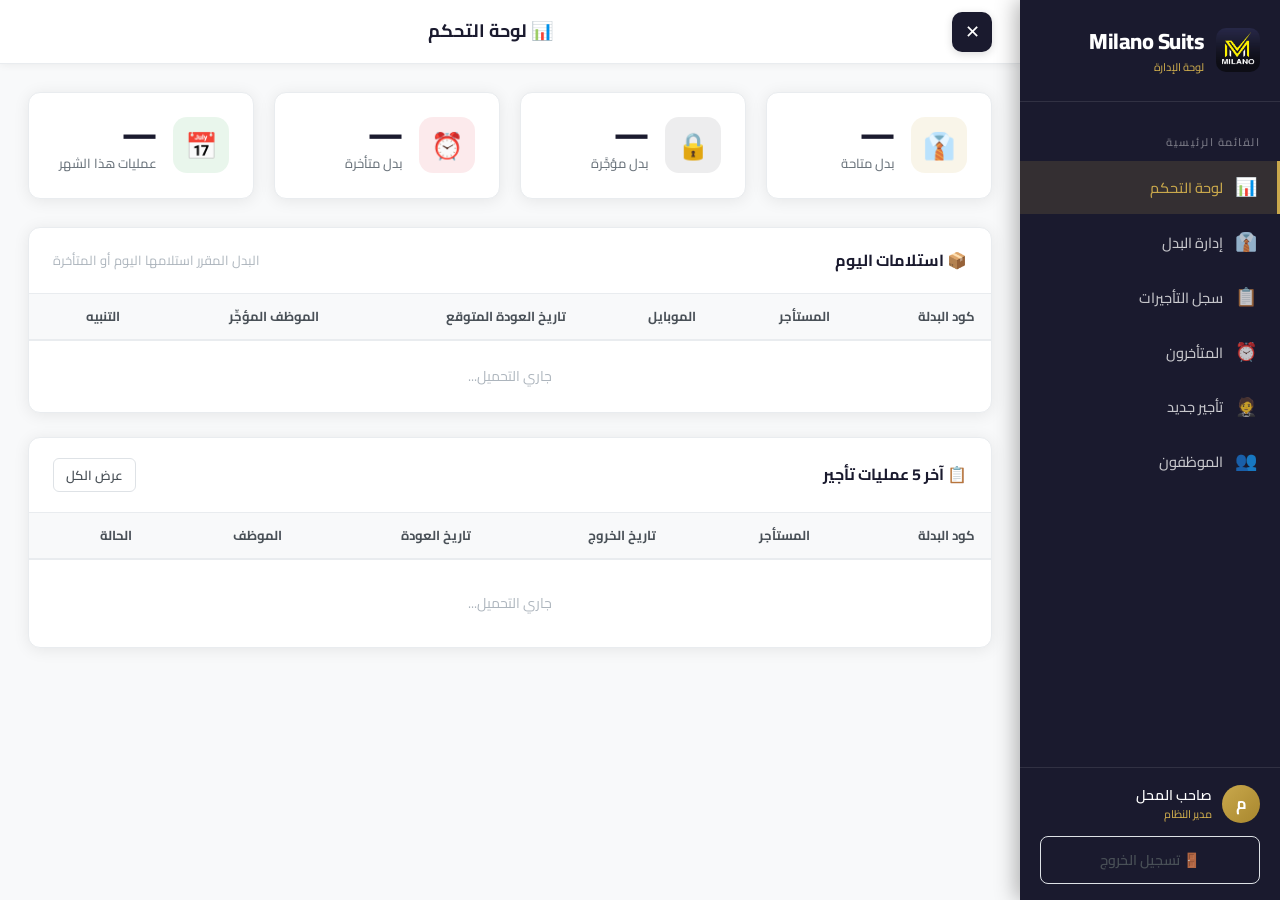
==== commit c44c1b73: "Add files via upload" ====
--- a/admin/dashboard.html
+++ b/admin/dashboard.html
@@ -162,264 +162,11 @@
   </main>
 </div>
 
-<script src="../assets/js/auth.js">
-async function loadTodayReturns() {
-  try {
-    const rentals = await getAllRentals();
-    const todayStr = today();
-
-    const todayReturns = rentals.filter(r => {
-      if (r.status !== 'مؤجَّرة') return false;
-      return r.expected_return <= todayStr;
-    }).sort((a, b) => a.expected_return.localeCompare(b.expected_return));
-
-    const tbody = document.getElementById('todayReturnsBody');
-    if (!todayReturns.length) {
-      tbody.innerHTML = '<tr><td colspan="6" class="text-center text-muted" style="padding:32px"><div class="empty-state-icon">✅</div><div class="empty-state-text" style="color:var(--success)">لا توجد استلامات متوقعة اليوم</div></td></tr>';
-      return;
-    }
-
-    tbody.innerHTML = todayReturns.map(r => {
-      const isLate = r.expected_return < todayStr;
-      const rowClass = isLate ? 'row-late-3' : 'row-late-2';
-      const statusText = isLate
-        ? `🔴 متأخرة — ${daysLate(r.expected_return)} يوم`
-        : '🟠 موعد استلامها اليوم';
-      return `
-        <tr class="${rowClass}">
-          <td data-label="كود البدلة"><strong>${r.suit_id}</strong></td>
-          <td data-label="المستأجر">${r.tenant_name}</td>
-          <td data-label="الموبايل" style="direction:ltr;text-align:right">${r.tenant_phone}</td>
-          <td data-label="تاريخ العودة">${r.expected_return}</td>
-          <td data-label="الموظف">${r.rented_by}</td>
-          <td data-label="التنبيه"><strong>${statusText}</strong></td>
-        </tr>
-      `;
-    }).join('');
-
-  } catch (err) {
-    document.getElementById('todayReturnsBody').innerHTML =
-      '<tr><td colspan="6" class="text-center" style="color:var(--danger);padding:24px">⚠️ فشل تحميل بيانات الاستلامات</td></tr>';
-  }
-}
-</script>
-<script src="../assets/js/sheets.js">
-async function loadTodayReturns() {
-  try {
-    const rentals = await getAllRentals();
-    const todayStr = today();
-
-    const todayReturns = rentals.filter(r => {
-      if (r.status !== 'مؤجَّرة') return false;
-      return r.expected_return <= todayStr;
-    }).sort((a, b) => a.expected_return.localeCompare(b.expected_return));
-
-    const tbody = document.getElementById('todayReturnsBody');
-    if (!todayReturns.length) {
-      tbody.innerHTML = '<tr><td colspan="6" class="text-center text-muted" style="padding:32px"><div class="empty-state-icon">✅</div><div class="empty-state-text" style="color:var(--success)">لا توجد استلامات متوقعة اليوم</div></td></tr>';
-      return;
-    }
-
-    tbody.innerHTML = todayReturns.map(r => {
-      const isLate = r.expected_return < todayStr;
-      const rowClass = isLate ? 'row-late-3' : 'row-late-2';
-      const statusText = isLate
-        ? `🔴 متأخرة — ${daysLate(r.expected_return)} يوم`
-        : '🟠 موعد استلامها اليوم';
-      return `
-        <tr class="${rowClass}">
-          <td data-label="كود البدلة"><strong>${r.suit_id}</strong></td>
-          <td data-label="المستأجر">${r.tenant_name}</td>
-          <td data-label="الموبايل" style="direction:ltr;text-align:right">${r.tenant_phone}</td>
-          <td data-label="تاريخ العودة">${r.expected_return}</td>
-          <td data-label="الموظف">${r.rented_by}</td>
-          <td data-label="التنبيه"><strong>${statusText}</strong></td>
-        </tr>
-      `;
-    }).join('');
-
-  } catch (err) {
-    document.getElementById('todayReturnsBody').innerHTML =
-      '<tr><td colspan="6" class="text-center" style="color:var(--danger);padding:24px">⚠️ فشل تحميل بيانات الاستلامات</td></tr>';
-  }
-}
-</script>
-<script src="../assets/js/alerts.js">
-async function loadTodayReturns() {
-  try {
-    const rentals = await getAllRentals();
-    const todayStr = today();
-
-    const todayReturns = rentals.filter(r => {
-      if (r.status !== 'مؤجَّرة') return false;
-      return r.expected_return <= todayStr;
-    }).sort((a, b) => a.expected_return.localeCompare(b.expected_return));
-
-    const tbody = document.getElementById('todayReturnsBody');
-    if (!todayReturns.length) {
-      tbody.innerHTML = '<tr><td colspan="6" class="text-center text-muted" style="padding:32px"><div class="empty-state-icon">✅</div><div class="empty-state-text" style="color:var(--success)">لا توجد استلامات متوقعة اليوم</div></td></tr>';
-      return;
-    }
-
-    tbody.innerHTML = todayReturns.map(r => {
-      const isLate = r.expected_return < todayStr;
-      const rowClass = isLate ? 'row-late-3' : 'row-late-2';
-      const statusText = isLate
-        ? `🔴 متأخرة — ${daysLate(r.expected_return)} يوم`
-        : '🟠 موعد استلامها اليوم';
-      return `
-        <tr class="${rowClass}">
-          <td data-label="كود البدلة"><strong>${r.suit_id}</strong></td>
-          <td data-label="المستأجر">${r.tenant_name}</td>
-          <td data-label="الموبايل" style="direction:ltr;text-align:right">${r.tenant_phone}</td>
-          <td data-label="تاريخ العودة">${r.expected_return}</td>
-          <td data-label="الموظف">${r.rented_by}</td>
-          <td data-label="التنبيه"><strong>${statusText}</strong></td>
-        </tr>
-      `;
-    }).join('');
-
-  } catch (err) {
-    document.getElementById('todayReturnsBody').innerHTML =
-      '<tr><td colspan="6" class="text-center" style="color:var(--danger);padding:24px">⚠️ فشل تحميل بيانات الاستلامات</td></tr>';
-  }
-}
-</script>
-<script>
-document.addEventListener('DOMContentLoaded', async () => {
-  if (!Auth.requireAdmin()) return;
-  Auth.fillUserInfo();
-
-  // تاريخ اليوم
-  document.getElementById('currentDate').textContent =
-    new Date().toLocaleDateString('ar-EG', { weekday: 'long', year: 'numeric', month: 'long', day: 'numeric' });
-
-  await loadDashboard();
-  await loadTodayReturns();
-});
-
-async function loadDashboard() {
-  try {
-    const [suits, rentals] = await Promise.all([getAllSuits(), getAllRentals()]);
-    const todayStr = today();
-    const thisMonth = todayStr.substring(0, 7);
-
-    document.getElementById('statAvailable').textContent =
-      suits.filter(s => s.status === 'متاحة').length;
-    document.getElementById('statRented').textContent =
-      suits.filter(s => s.status === 'مؤجَّرة').length;
-    document.getElementById('statLate').textContent =
-      rentals.filter(r => r.status === 'مؤجَّرة' && r.expected_return < todayStr).length;
-    document.getElementById('statMonth').textContent =
-      rentals.filter(r => r.checkout_date && r.checkout_date.startsWith(thisMonth)).length;
-
-    // آخر 5 تأجيرات
-    const recent = [...rentals]
-      .sort((a, b) => b.checkout_date.localeCompare(a.checkout_date))
-      .slice(0, 5);
-
-    const tbody = document.getElementById('recentBody');
-    if (!recent.length) {
-      tbody.innerHTML = '<tr><td colspan="6" class="text-center text-muted" style="padding:32px"><div class="empty-state-icon">📋</div><div class="empty-state-text">لا توجد عمليات بعد</div></td></tr>';
-      return;
-    }
-
-    tbody.innerHTML = recent.map(r => `
-      <tr>
-        <td data-label="كود البدلة"><strong>${r.suit_id}</strong></td>
-        <td data-label="المستأجر">${r.tenant_name}</td>
-        <td data-label="تاريخ الخروج">${r.checkout_date}</td>
-        <td data-label="تاريخ العودة">${r.expected_return}</td>
-        <td data-label="الموظف">${r.rented_by}</td>
-        <td data-label="الحالة">${statusBadge(r.status)}</td>
-      </tr>
-    `).join('');
-
-  } catch (err) {
-    console.error(err);
-    document.getElementById('recentBody').innerHTML =
-      '<tr><td colspan="6" class="text-center" style="color:var(--danger);padding:24px">⚠️ فشل تحميل البيانات — تحقق من إعدادات Google Sheets</td></tr>';
-  }
-}
-
-function statusBadge(status) {
-  if (status === 'مؤجَّرة') return '<span class="badge badge-warning">مؤجَّرة</span>';
-  if (status === 'مُعادة') return '<span class="badge badge-success">مُعادة</span>';
-  return `<span class="badge badge-secondary">${status}</span>`;
-}
-
-async function loadTodayReturns() {
-  try {
-    const rentals = await getAllRentals();
-    const todayStr = today();
-
-    const todayReturns = rentals.filter(r => {
-      if (r.status !== 'مؤجَّرة') return false;
-      return r.expected_return <= todayStr;
-    }).sort((a, b) => a.expected_return.localeCompare(b.expected_return));
-
-    const tbody = document.getElementById('todayReturnsBody');
-    if (!todayReturns.length) {
-      tbody.innerHTML = '<tr><td colspan="6" class="text-center text-muted" style="padding:32px"><div class="empty-state-icon">✅</div><div class="empty-state-text" style="color:var(--success)">لا توجد استلامات متوقعة اليوم</div></td></tr>';
-      return;
-    }
-
-    tbody.innerHTML = todayReturns.map(r => {
-      const isLate = r.expected_return < todayStr;
-      const rowClass = isLate ? 'row-late-3' : 'row-late-2';
-      const statusText = isLate
-        ? `🔴 متأخرة — ${daysLate(r.expected_return)} يوم`
-        : '🟠 موعد استلامها اليوم';
-      return `
-        <tr class="${rowClass}">
-          <td data-label="كود البدلة"><strong>${r.suit_id}</strong></td>
-          <td data-label="المستأجر">${r.tenant_name}</td>
-          <td data-label="الموبايل" style="direction:ltr;text-align:right">${r.tenant_phone}</td>
-          <td data-label="تاريخ العودة">${r.expected_return}</td>
-          <td data-label="الموظف">${r.rented_by}</td>
-          <td data-label="التنبيه"><strong>${statusText}</strong></td>
-        </tr>
-      `;
-    }).join('');
-
-  } catch (err) {
-    document.getElementById('todayReturnsBody').innerHTML =
-      '<tr><td colspan="6" class="text-center" style="color:var(--danger);padding:24px">⚠️ فشل تحميل بيانات الاستلامات</td></tr>';
-  }
-}
-</script>
+<script src="../assets/js/auth.js"></script>
+<script src="../assets/js/sheets.js"></script>
+<script src="../assets/js/alerts.js"></script>
 
 
-<script>
-// Sidebar toggle for mobile
-(function() {
-  var btn = document.getElementById('sidebarToggleBtn');
-  var sidebar = document.querySelector('.sidebar');
-  var overlay = document.getElementById('sidebarOverlay');
-  
-  function openSidebar() {
-    sidebar.classList.add('open');
-    overlay.classList.add('active');
-    document.body.style.overflow = 'hidden';
-  }
-  
-  function closeSidebar() {
-    sidebar.classList.remove('open');
-    overlay.classList.remove('active');
-    document.body.style.overflow = '';
-  }
-  
-  if (btn) btn.addEventListener('click', openSidebar);
-  if (overlay) overlay.addEventListener('click', closeSidebar);
-  
-  // Close on nav link click (mobile)
-  document.querySelectorAll('.nav-link').forEach(function(link) {
-    link.addEventListener('click', function() {
-      if (window.innerWidth <= 768) closeSidebar();
-    });
-  });
-})();
-</script>
-
+<script src="../assets/js/sidebar.js"></script>
 </body>
-</html>
+</html>
--- a/assets/css/style.css
+++ b/assets/css/style.css
@@ -70,7 +70,7 @@
   right: 0;
   height: 100vh;
   z-index: 1000;
-  transition: var(--transition);
+  transition: transform 0.3s cubic-bezier(0.4, 0, 0.2, 1);
   box-shadow: -4px 0 20px rgba(0,0,0,0.3);
 }
 
@@ -876,12 +876,16 @@
 
 .login-page {
   min-height: 100vh;
+  min-height: 100dvh;
   display: flex;
   align-items: center;
   justify-content: center;
   background: linear-gradient(135deg, var(--primary) 0%, var(--secondary) 50%, #0f3460 100%);
   position: relative;
   overflow: hidden;
+  padding: clamp(16px, 4vw, 40px);
+  padding-top: max(clamp(16px, 4vw, 40px), env(safe-area-inset-top, 0px));
+  padding-bottom: max(clamp(16px, 4vw, 40px), env(safe-area-inset-bottom, 0px));
 }
 
 .login-page::before {
@@ -911,9 +915,8 @@
 .login-card {
   background: var(--white);
   border-radius: 20px;
-  padding: 48px 40px;
-  width: 100%;
-  max-width: 400px;
+  padding: clamp(28px, 6vw, 48px) clamp(20px, 6vw, 40px);
+  width: min(100%, 420px);
   box-shadow: 0 20px 60px rgba(0,0,0,0.3);
   position: relative;
   z-index: 1;
@@ -1267,18 +1270,20 @@
 }
 
 .sidebar-overlay {
-  display: none;
+  display: block;
   position: fixed;
   inset: 0;
   background: rgba(0,0,0,0.5);
   z-index: 999;
   backdrop-filter: blur(2px);
   opacity: 0;
+  pointer-events: none;
   transition: opacity 0.3s ease;
 }
 
 .sidebar-overlay.active {
   opacity: 1;
+  pointer-events: all;
 }
 
 /* ==================== IMPROVED MOBILE RESPONSIVE ==================== */
@@ -1288,14 +1293,9 @@
     display: flex;
   }
 
-  .sidebar-overlay {
-    display: block;
-  }
-
   .sidebar {
     transform: translateX(110%);
     width: min(280px, 85vw);
-    transition: transform 0.3s cubic-bezier(0.4, 0, 0.2, 1);
   }
 
   .sidebar.open {
@@ -1557,3 +1557,96 @@
   border-radius: 2px;
   margin: 24px 0;
 }
+
+/* ==================== SIDEBAR TOGGLE — DESKTOP ==================== */
+
+/* الزر يظهر دائماً (موبايل وديسكتوب) */
+.sidebar-toggle-btn {
+  display: flex !important;
+}
+
+/* حالة الشريط الجانبي المطوي على الديسكتوب */
+body.sidebar-collapsed .sidebar {
+  width: 0;
+  overflow: hidden;
+  box-shadow: none;
+}
+
+body.sidebar-collapsed .main-content {
+  margin-right: 0;
+}
+
+/* انتقال سلس */
+.sidebar {
+  transition: width 0.3s cubic-bezier(0.4, 0, 0.2, 1),
+              transform 0.3s cubic-bezier(0.4, 0, 0.2, 1);
+  overflow: hidden;
+}
+
+.main-content {
+  transition: margin-right 0.3s cubic-bezier(0.4, 0, 0.2, 1);
+}
+
+/* على الموبايل: الـ overlay يعمل فقط عند الفتح */
+@media (max-width: 768px) {
+  body.sidebar-collapsed .sidebar {
+    width: min(280px, 85vw);
+    transform: translateX(110%);
+    overflow: hidden;
+  }
+  body.sidebar-collapsed.sidebar-open .sidebar {
+    transform: translateX(0);
+  }
+}
+
+/* ==================== LOGIN — FULL MOBILE PROFESSIONAL ==================== */
+
+.login-page {
+  min-height: 100dvh;
+  padding: clamp(16px, 5vw, 40px);
+}
+
+.login-card {
+  width: min(100%, 420px);
+  margin: auto;
+}
+
+/* شاشات صغيرة جداً */
+@media (max-width: 360px) {
+  .login-card {
+    padding: 28px 16px 24px;
+    border-radius: 16px;
+  }
+  .login-logo-icon {
+    width: 56px !important;
+    height: 56px !important;
+    border-radius: 14px !important;
+  }
+  .login-title { font-size: 20px !important; }
+  .login-subtitle { font-size: 12px !important; }
+  .form-control { font-size: 16px !important; }
+  .btn-lg { font-size: 15px !important; }
+}
+
+/* شاشات متوسطة */
+@media (min-width: 361px) and (max-width: 480px) {
+  .login-card {
+    padding: 36px 24px 28px;
+    border-radius: 18px;
+  }
+  .form-control { font-size: 16px; } /* منع zoom على iOS */
+}
+
+/* landscape على الموبايل */
+@media (max-height: 500px) and (orientation: landscape) {
+  .login-page {
+    align-items: flex-start;
+    padding-top: 16px;
+  }
+  .login-logo { margin-bottom: 16px; }
+  .login-logo-icon {
+    width: 48px !important;
+    height: 48px !important;
+  }
+  .login-title { font-size: 20px; }
+}
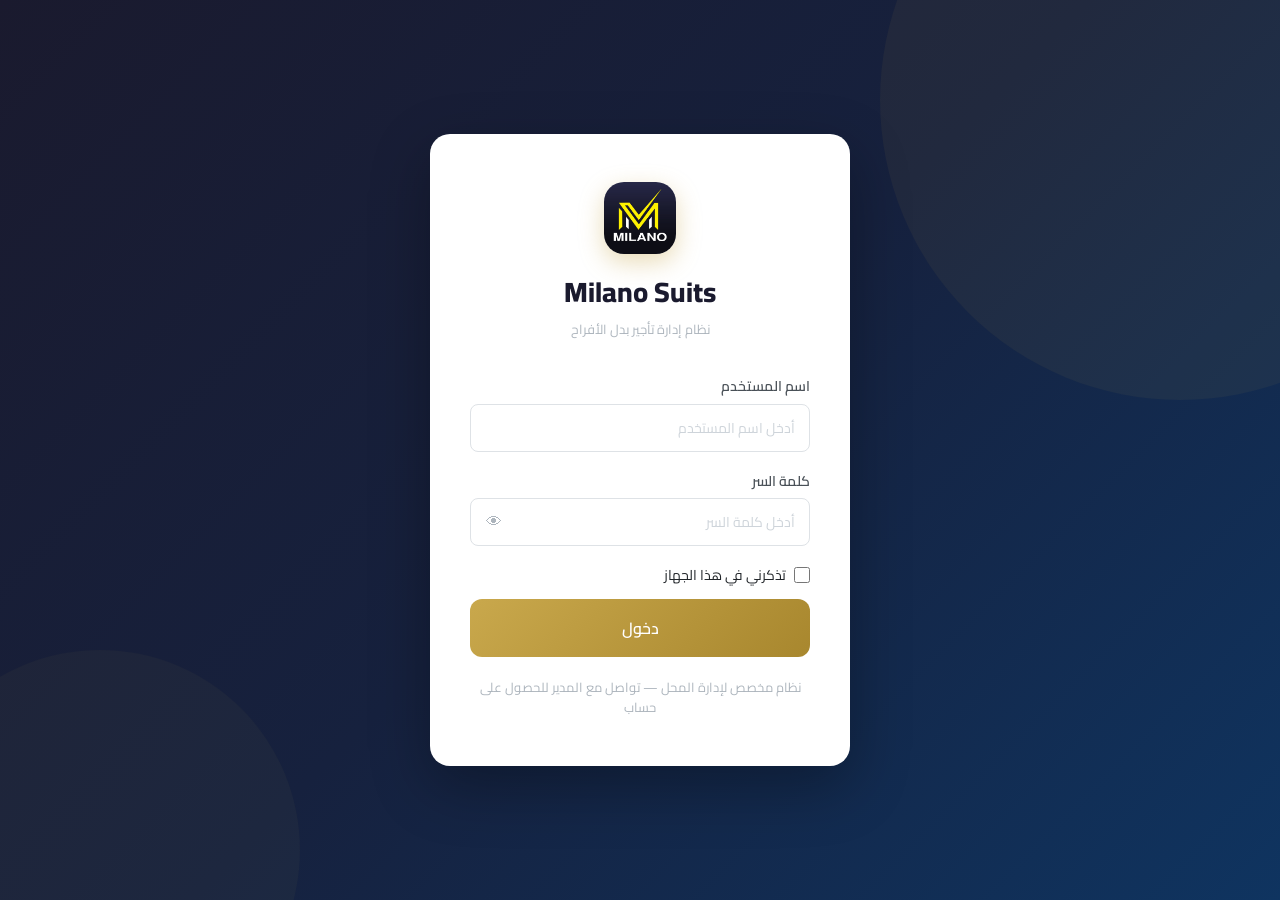
==== commit 7c8ca710: "Add files via upload" ====
--- a/admin/dashboard.html
+++ b/admin/dashboard.html
@@ -166,6 +166,100 @@
 <script src="../assets/js/sheets.js"></script>
 <script src="../assets/js/alerts.js"></script>
 
+<script>
+document.addEventListener('DOMContentLoaded', async () => {
+  if (!Auth.requireAdmin()) return;
+  Auth.fillUserInfo();
+
+  // عرض التاريخ الحالي
+  const dateEl = document.getElementById('currentDate');
+  if (dateEl) {
+    const now = new Date();
+    dateEl.textContent = now.toLocaleDateString('ar-EG', { weekday: 'long', year: 'numeric', month: 'long', day: 'numeric' });
+  }
+
+  await loadDashboard();
+});
+
+async function loadDashboard() {
+  try {
+    const [suits, rentals] = await Promise.all([getAllSuits(), getAllRentals()]);
+    const todayStr = today();
+    const thisMonth = todayStr.substring(0, 7);
+
+    // ── الإحصاءات ──
+    const available = suits.filter(s => s.status === 'متاحة').length;
+    const rented    = suits.filter(s => s.status === 'مؤجَّرة').length;
+    const late      = rentals.filter(r => r.status === 'مؤجَّرة' && r.expected_return && r.expected_return < todayStr).length;
+    const thisMonthCount = rentals.filter(r => r.checkout_date && r.checkout_date.startsWith(thisMonth)).length;
+
+    document.getElementById('statAvailable').textContent = available;
+    document.getElementById('statRented').textContent    = rented;
+    document.getElementById('statLate').textContent      = late;
+    document.getElementById('statMonth').textContent     = thisMonthCount;
+
+    // ── استلامات اليوم (مستحقة اليوم أو متأخرة) ──
+    const todayReturns = rentals.filter(r =>
+      r.status === 'مؤجَّرة' && r.expected_return && r.expected_return <= todayStr
+    ).sort((a, b) => a.expected_return.localeCompare(b.expected_return));
+
+    const todayTbody = document.getElementById('todayReturnsBody');
+    if (!todayReturns.length) {
+      todayTbody.innerHTML = `<tr><td colspan="6" class="text-center text-muted" style="padding:24px">لا توجد استلامات اليوم ✅</td></tr>`;
+    } else {
+      todayTbody.innerHTML = todayReturns.map(r => {
+        const days = daysLate(r.expected_return);
+        const badge = days > 0
+          ? `<span style="color:var(--danger);font-weight:700">متأخر ${days} يوم</span>`
+          : `<span style="color:var(--warning);font-weight:700">اليوم</span>`;
+        return `
+          <tr>
+            <td>${r.suit_id}</td>
+            <td>${r.tenant_name}</td>
+            <td style="direction:ltr;text-align:right">${r.tenant_phone}</td>
+            <td>${r.expected_return}</td>
+            <td>${r.rented_by}</td>
+            <td>${badge}</td>
+          </tr>`;
+      }).join('');
+    }
+
+    // ── آخر 5 عمليات تأجير ──
+    const recent = [...rentals]
+      .sort((a, b) => b.checkout_date.localeCompare(a.checkout_date))
+      .slice(0, 5);
+
+    const recentTbody = document.getElementById('recentBody');
+    if (!recent.length) {
+      recentTbody.innerHTML = `<tr><td colspan="6" class="text-center text-muted" style="padding:32px">لا توجد عمليات تأجير بعد</td></tr>`;
+    } else {
+      recentTbody.innerHTML = recent.map(r => {
+        const statusColor = r.status === 'مؤجَّرة' ? 'var(--primary)' : 'var(--success,#28a745)';
+        return `
+          <tr>
+            <td>${r.suit_id}</td>
+            <td>${r.tenant_name}</td>
+            <td>${r.checkout_date}</td>
+            <td>${r.expected_return}</td>
+            <td>${r.rented_by}</td>
+            <td><span style="color:${statusColor};font-weight:600">${r.status}</span></td>
+          </tr>`;
+      }).join('');
+    }
+
+  } catch (err) {
+    console.error('Dashboard error:', err);
+    document.getElementById('statAvailable').textContent = '!';
+    document.getElementById('statRented').textContent    = '!';
+    document.getElementById('statLate').textContent      = '!';
+    document.getElementById('statMonth').textContent     = '!';
+    document.getElementById('todayReturnsBody').innerHTML =
+      `<tr><td colspan="6" class="text-center" style="color:var(--danger);padding:24px">⚠️ فشل تحميل البيانات: ${err.message}</td></tr>`;
+    document.getElementById('recentBody').innerHTML =
+      `<tr><td colspan="6" class="text-center" style="color:var(--danger);padding:32px">⚠️ فشل تحميل البيانات</td></tr>`;
+  }
+}
+</script>
 
 <script src="../assets/js/sidebar.js"></script>
 </body>
--- a/assets/css/style.css
+++ b/assets/css/style.css
@@ -12,6 +12,7 @@
   --orange: #fd7e14;
   --light: #f8f9fa;
   --white: #ffffff;
+  --gray-50: #fdfdfe;
   --gray-100: #f8f9fa;
   --gray-200: #e9ecef;
   --gray-300: #dee2e6;
@@ -1494,7 +1495,7 @@
   box-shadow: var(--shadow);
   border: 1px solid var(--gray-200);
   margin-bottom: 20px;
-  overflow: hidden;
+  overflow: visible;
 }
 
 .section-card-header {
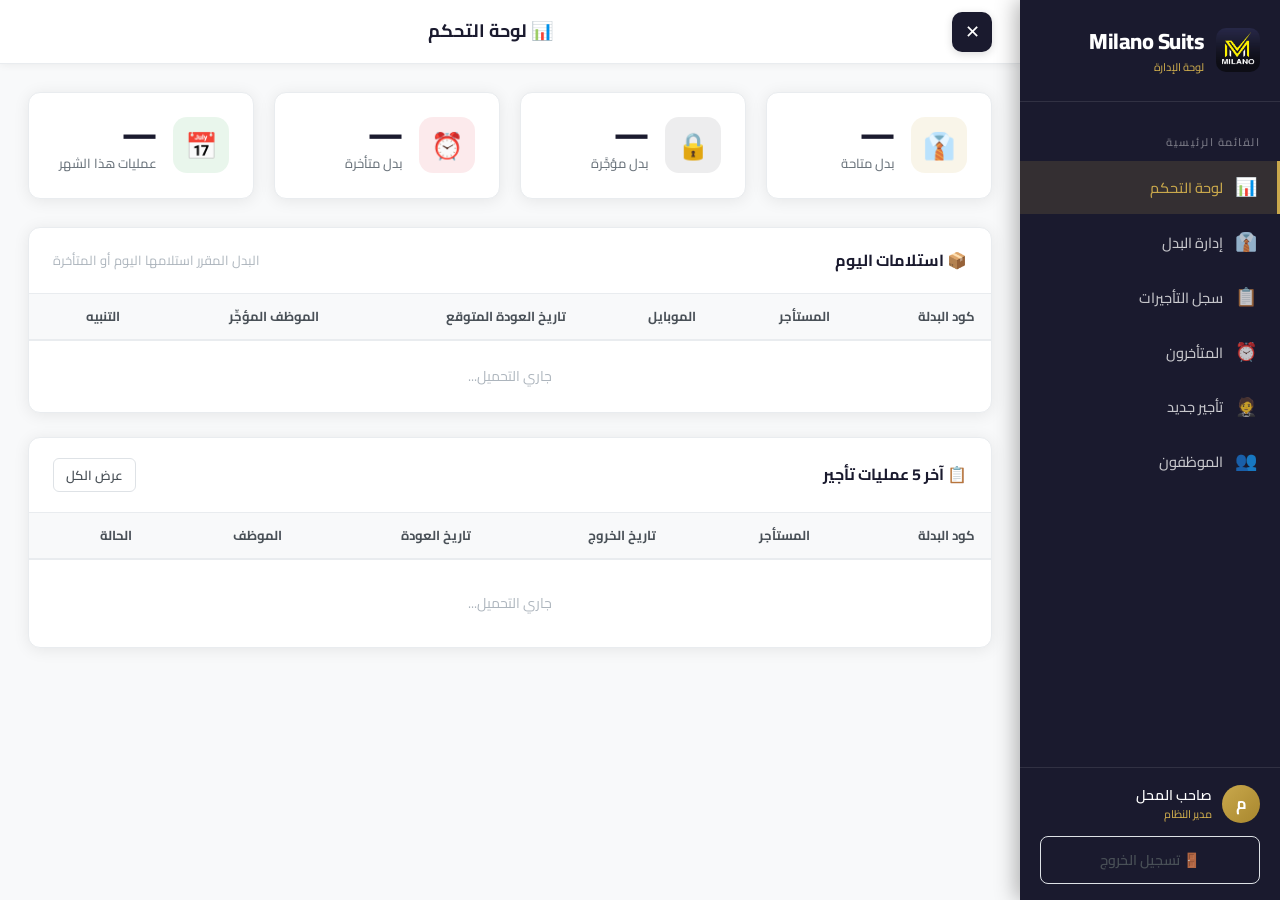
==== commit db9ae23a: "Add files via upload" ====
--- a/admin/dashboard.html
+++ b/admin/dashboard.html
@@ -166,100 +166,6 @@
 <script src="../assets/js/sheets.js"></script>
 <script src="../assets/js/alerts.js"></script>
 
-<script>
-document.addEventListener('DOMContentLoaded', async () => {
-  if (!Auth.requireAdmin()) return;
-  Auth.fillUserInfo();
-
-  // عرض التاريخ الحالي
-  const dateEl = document.getElementById('currentDate');
-  if (dateEl) {
-    const now = new Date();
-    dateEl.textContent = now.toLocaleDateString('ar-EG', { weekday: 'long', year: 'numeric', month: 'long', day: 'numeric' });
-  }
-
-  await loadDashboard();
-});
-
-async function loadDashboard() {
-  try {
-    const [suits, rentals] = await Promise.all([getAllSuits(), getAllRentals()]);
-    const todayStr = today();
-    const thisMonth = todayStr.substring(0, 7);
-
-    // ── الإحصاءات ──
-    const available = suits.filter(s => s.status === 'متاحة').length;
-    const rented    = suits.filter(s => s.status === 'مؤجَّرة').length;
-    const late      = rentals.filter(r => r.status === 'مؤجَّرة' && r.expected_return && r.expected_return < todayStr).length;
-    const thisMonthCount = rentals.filter(r => r.checkout_date && r.checkout_date.startsWith(thisMonth)).length;
-
-    document.getElementById('statAvailable').textContent = available;
-    document.getElementById('statRented').textContent    = rented;
-    document.getElementById('statLate').textContent      = late;
-    document.getElementById('statMonth').textContent     = thisMonthCount;
-
-    // ── استلامات اليوم (مستحقة اليوم أو متأخرة) ──
-    const todayReturns = rentals.filter(r =>
-      r.status === 'مؤجَّرة' && r.expected_return && r.expected_return <= todayStr
-    ).sort((a, b) => a.expected_return.localeCompare(b.expected_return));
-
-    const todayTbody = document.getElementById('todayReturnsBody');
-    if (!todayReturns.length) {
-      todayTbody.innerHTML = `<tr><td colspan="6" class="text-center text-muted" style="padding:24px">لا توجد استلامات اليوم ✅</td></tr>`;
-    } else {
-      todayTbody.innerHTML = todayReturns.map(r => {
-        const days = daysLate(r.expected_return);
-        const badge = days > 0
-          ? `<span style="color:var(--danger);font-weight:700">متأخر ${days} يوم</span>`
-          : `<span style="color:var(--warning);font-weight:700">اليوم</span>`;
-        return `
-          <tr>
-            <td>${r.suit_id}</td>
-            <td>${r.tenant_name}</td>
-            <td style="direction:ltr;text-align:right">${r.tenant_phone}</td>
-            <td>${r.expected_return}</td>
-            <td>${r.rented_by}</td>
-            <td>${badge}</td>
-          </tr>`;
-      }).join('');
-    }
-
-    // ── آخر 5 عمليات تأجير ──
-    const recent = [...rentals]
-      .sort((a, b) => b.checkout_date.localeCompare(a.checkout_date))
-      .slice(0, 5);
-
-    const recentTbody = document.getElementById('recentBody');
-    if (!recent.length) {
-      recentTbody.innerHTML = `<tr><td colspan="6" class="text-center text-muted" style="padding:32px">لا توجد عمليات تأجير بعد</td></tr>`;
-    } else {
-      recentTbody.innerHTML = recent.map(r => {
-        const statusColor = r.status === 'مؤجَّرة' ? 'var(--primary)' : 'var(--success,#28a745)';
-        return `
-          <tr>
-            <td>${r.suit_id}</td>
-            <td>${r.tenant_name}</td>
-            <td>${r.checkout_date}</td>
-            <td>${r.expected_return}</td>
-            <td>${r.rented_by}</td>
-            <td><span style="color:${statusColor};font-weight:600">${r.status}</span></td>
-          </tr>`;
-      }).join('');
-    }
-
-  } catch (err) {
-    console.error('Dashboard error:', err);
-    document.getElementById('statAvailable').textContent = '!';
-    document.getElementById('statRented').textContent    = '!';
-    document.getElementById('statLate').textContent      = '!';
-    document.getElementById('statMonth').textContent     = '!';
-    document.getElementById('todayReturnsBody').innerHTML =
-      `<tr><td colspan="6" class="text-center" style="color:var(--danger);padding:24px">⚠️ فشل تحميل البيانات: ${err.message}</td></tr>`;
-    document.getElementById('recentBody').innerHTML =
-      `<tr><td colspan="6" class="text-center" style="color:var(--danger);padding:32px">⚠️ فشل تحميل البيانات</td></tr>`;
-  }
-}
-</script>
 
 <script src="../assets/js/sidebar.js"></script>
 </body>
--- a/assets/css/style.css
+++ b/assets/css/style.css
@@ -12,7 +12,6 @@
   --orange: #fd7e14;
   --light: #f8f9fa;
   --white: #ffffff;
-  --gray-50: #fdfdfe;
   --gray-100: #f8f9fa;
   --gray-200: #e9ecef;
   --gray-300: #dee2e6;
@@ -1495,7 +1494,7 @@
   box-shadow: var(--shadow);
   border: 1px solid var(--gray-200);
   margin-bottom: 20px;
-  overflow: visible;
+  overflow: hidden;
 }
 
 .section-card-header {
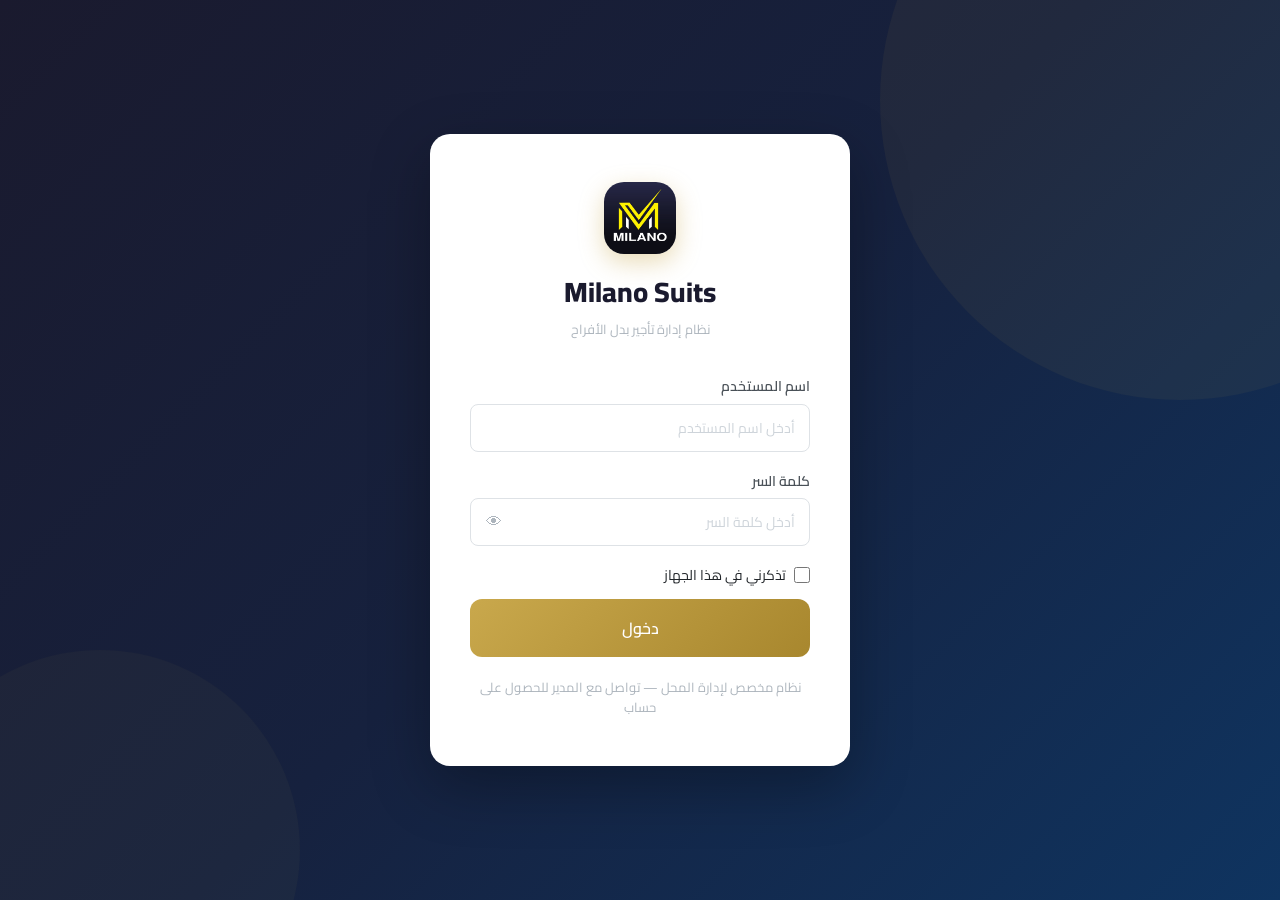
==== commit 80eaf87b: "Add files via upload" ====
--- a/admin/dashboard.html
+++ b/admin/dashboard.html
@@ -167,6 +167,97 @@
 <script src="../assets/js/alerts.js"></script>
 
 
+
+<script>
+document.addEventListener('DOMContentLoaded', async () => {
+  if (!Auth.requireAdmin()) return;
+  Auth.fillUserInfo();
+
+  // عرض التاريخ
+  const now = new Date();
+  const options = { weekday: 'long', year: 'numeric', month: 'long', day: 'numeric' };
+  document.getElementById('currentDate').textContent = now.toLocaleDateString('ar-EG', options);
+
+  await loadDashboard();
+});
+
+async function loadDashboard() {
+  try {
+    const [suits, rentals] = await Promise.all([getAllSuits(), getAllRentals()]);
+    const todayStr = today();
+    const thisMonth = todayStr.substring(0, 7);
+
+    // الإحصاءات
+    const available = suits.filter(s => s.status === 'متاحة').length;
+    const rented    = suits.filter(s => s.status === 'مؤجَّرة').length;
+    const late      = rentals.filter(r => r.status === 'مؤجَّرة' && r.expected_return && r.expected_return < todayStr).length;
+    const thisMonthCount = rentals.filter(r => r.checkout_date && r.checkout_date.startsWith(thisMonth)).length;
+
+    document.getElementById('statAvailable').textContent = available;
+    document.getElementById('statRented').textContent    = rented;
+    document.getElementById('statLate').textContent      = late;
+    document.getElementById('statMonth').textContent     = thisMonthCount;
+
+    // استلامات اليوم (مستحقة اليوم أو متأخرة)
+    const todayReturns = rentals.filter(r =>
+      r.status === 'مؤجَّرة' && r.expected_return && r.expected_return <= todayStr
+    ).sort((a, b) => a.expected_return.localeCompare(b.expected_return));
+
+    const tbody = document.getElementById('todayReturnsBody');
+    if (!todayReturns.length) {
+      tbody.innerHTML = '<tr><td colspan="6" class="text-center text-muted" style="padding:24px">✅ لا توجد استلامات مجدولة اليوم</td></tr>';
+    } else {
+      tbody.innerHTML = todayReturns.map(r => {
+        const isLate = r.expected_return < todayStr;
+        const badge = isLate
+          ? `<span class="badge badge-danger">متأخر ${daysLate(r.expected_return)} يوم</span>`
+          : `<span class="badge badge-warning">اليوم</span>`;
+        return `<tr>
+          <td><strong>${r.suit_id}</strong></td>
+          <td>${r.tenant_name}</td>
+          <td style="direction:ltr;text-align:right">${r.tenant_phone}</td>
+          <td>${r.expected_return}</td>
+          <td>${r.rented_by}</td>
+          <td>${badge}</td>
+        </tr>`;
+      }).join('');
+    }
+
+    // آخر 5 عمليات تأجير
+    const recent = [...rentals]
+      .sort((a, b) => (b.checkout_date || '').localeCompare(a.checkout_date || ''))
+      .slice(0, 5);
+
+    const recentBody = document.getElementById('recentBody');
+    if (!recent.length) {
+      recentBody.innerHTML = '<tr><td colspan="6" class="text-center text-muted" style="padding:32px">لا توجد عمليات تأجير بعد</td></tr>';
+    } else {
+      recentBody.innerHTML = recent.map(r => {
+        const statusBadge = r.status === 'مؤجَّرة'
+          ? '<span class="badge badge-warning">🔒 مؤجَّرة</span>'
+          : '<span class="badge badge-success">✅ مُرتجعة</span>';
+        return `<tr>
+          <td><strong>${r.suit_id}</strong></td>
+          <td>${r.tenant_name}</td>
+          <td>${r.checkout_date}</td>
+          <td>${r.expected_return}</td>
+          <td>${r.rented_by}</td>
+          <td>${statusBadge}</td>
+        </tr>`;
+      }).join('');
+    }
+
+  } catch (err) {
+    document.getElementById('statAvailable').textContent = '!';
+    document.getElementById('statRented').textContent    = '!';
+    document.getElementById('statLate').textContent      = '!';
+    document.getElementById('statMonth').textContent     = '!';
+    document.getElementById('todayReturnsBody').innerHTML =
+      '<tr><td colspan="6" class="text-center" style="color:var(--danger);padding:24px">⚠️ فشل تحميل البيانات — تحقق من إعدادات الاتصال</td></tr>';
+  }
+}
+</script>
+
 <script src="../assets/js/sidebar.js"></script>
 </body>
 </html>
